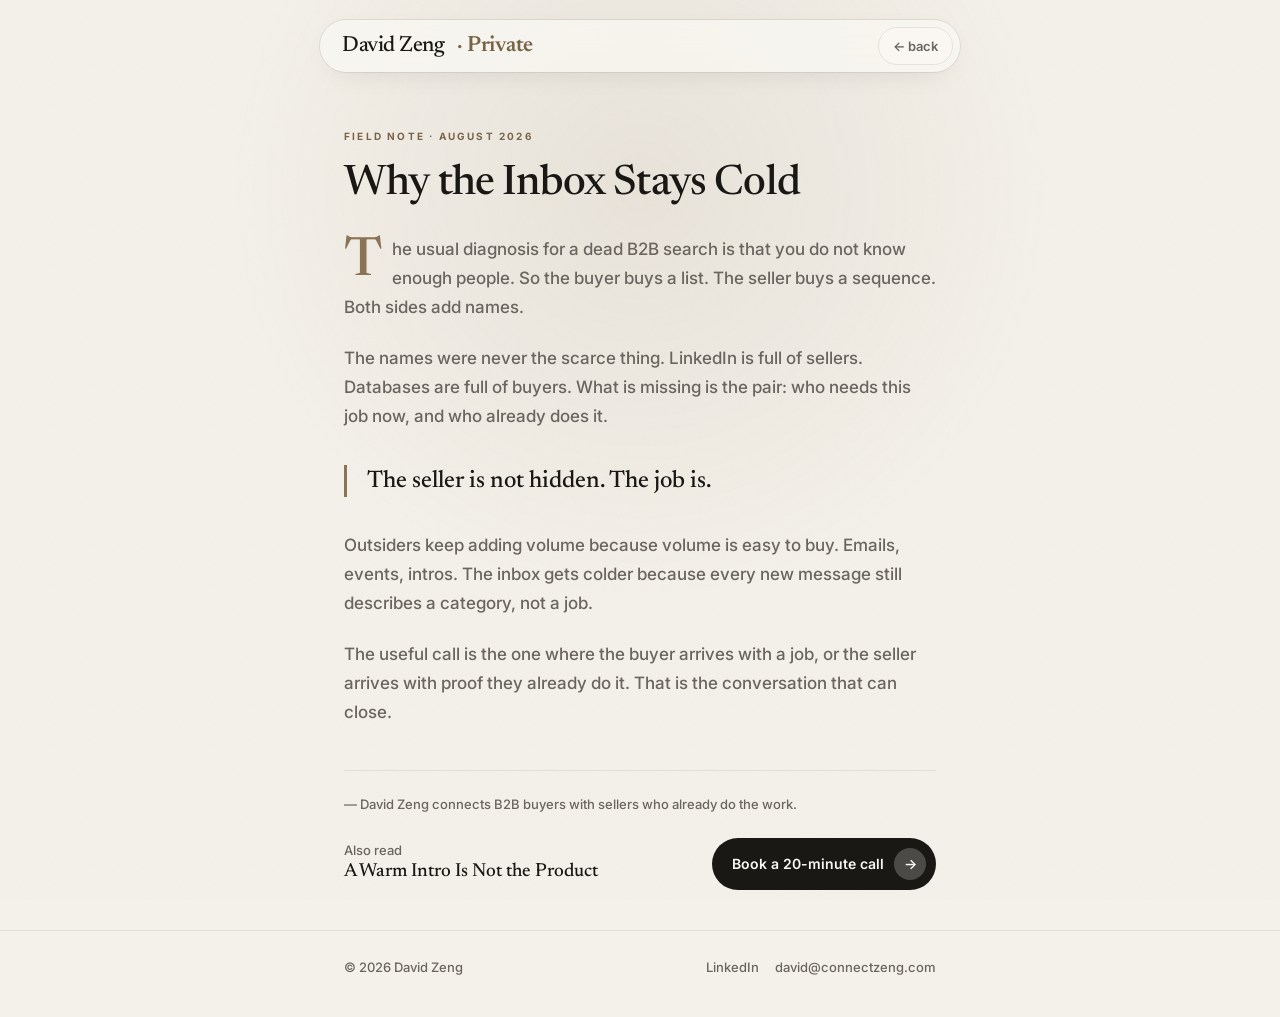
==== cold-inbox.html @ d2acbe05 "Audit fixes: shared CSS, link previews, clean essay URLs - Stop tracking .pi/ (was publicly served) " ====
<!doctype html>
<html lang="en">
<head>
<meta charset="UTF-8" />
<meta name="viewport" content="width=device-width, initial-scale=1.0" />
<title>Why the Inbox Stays Cold · David Zeng</title>
<meta name="description" content="The names were never the scarce thing. The seller is not hidden. The job is." />
<link rel="canonical" href="https://connectzeng.com/cold-inbox" />
<meta property="og:type" content="article" />
<meta property="og:site_name" content="David Zeng" />
<meta property="og:title" content="Why the Inbox Stays Cold" />
<meta property="og:description" content="The names were never the scarce thing. The seller is not hidden. The job is." />
<meta property="og:url" content="https://connectzeng.com/cold-inbox" />
<meta property="og:image" content="https://connectzeng.com/og.png" />
<meta property="og:image:width" content="1200" />
<meta property="og:image:height" content="630" />
<meta property="og:image:alt" content="David Zeng connects B2B buyers with sellers who already do the work." />
<meta name="twitter:card" content="summary_large_image" />
<meta name="theme-color" content="#F4F1EA" />
<link rel="icon" type="image/svg+xml" href="logo.svg" />
<link rel="apple-touch-icon" href="apple-touch-icon.png" />
<link rel="preconnect" href="https://fonts.googleapis.com" />
<link rel="preconnect" href="https://fonts.gstatic.com" crossorigin />
<link rel="stylesheet" href="https://fonts.googleapis.com/css2?family=Inter:wght@500;600;700&family=Newsreader:opsz,wght@6..72,500;6..72,600&display=swap" />
<link rel="stylesheet" href="site.css" />
</head>
<body>
<header>
  <div class="topbar narrow">
    <a class="brand" href="/">David Zeng <b>· Private</b></a>
    <a class="back" href="/#writing">&larr; back</a>
  </div>
</header>
<main class="wrap narrow">
  <article>
    <p class="dateline">Field note &middot; August 2026</p>
    <h1>Why the Inbox Stays Cold</h1>

    <p>The usual diagnosis for a dead B2B search is that you do not know enough people. So the buyer buys a list. The seller buys a sequence. Both sides add names.</p>

    <p>The names were never the scarce thing. LinkedIn is full of sellers. Databases are full of buyers. What is missing is the pair: who needs this job now, and who already does it.</p>

    <p class="pull">The seller is not hidden. The job is.</p>

    <p>Outsiders keep adding volume because volume is easy to buy. Emails, events, intros. The inbox gets colder because every new message still describes a category, not a job.</p>

    <p>The useful call is the one where the buyer arrives with a job, or the seller arrives with proof they already do it. That is the conversation that can close.</p>

    <p class="sign">&mdash; David Zeng connects B2B buyers with sellers who already do the work.</p>

    <div class="essay-end">
      <a class="next" href="/warm-intro">Also read <b>A Warm Intro Is Not the Product</b></a>
      <a class="book" href="https://cal.com/david-zeng/intro-call-with-david" target="_blank" rel="noopener">Book a 20-minute call <i aria-hidden="true">→</i></a>
    </div>
  </article>
</main>
<footer>
  <div class="wrap narrow foot">
    <span>&copy; 2026 David Zeng</span>
    <div class="foot-links">
      <a href="https://www.linkedin.com/in/david-zeng/" target="_blank" rel="noopener">LinkedIn</a>
      <a href="mailto:david@connectzeng.com">david@connectzeng.com</a>
    </div>
  </div>
</footer>
</body>
</html>
---- site.css ----
:root{
  --accent:#8B7355;--accent-text:#7A6448;--bg:#F4F1EA;--surface:#FAF8F3;--chip:#EBE6DC;
  --ink:#1A1814;--mute:#6B6560;--ring:rgba(26,24,20,.08);
  --serif:"Newsreader",Georgia,"Times New Roman",serif;
  --sans:"Inter",system-ui,sans-serif;
}
/* --accent is decorative; --accent-text is the same hue darkened to pass WCAG AA on --bg */
*{box-sizing:border-box} html{-webkit-text-size-adjust:100%}
@media (prefers-reduced-motion:no-preference){html{scroll-behavior:smooth}}
body{margin:0;background:var(--bg);color:var(--ink);font-family:var(--sans);font-size:16px;line-height:1.55;font-weight:500;-webkit-font-smoothing:antialiased}
body::before{content:"";position:fixed;inset:0;pointer-events:none;z-index:0;opacity:.035;background-image:url("data:image/svg+xml,%3Csvg xmlns='http://www.w3.org/2000/svg' width='160' height='160'%3E%3Cfilter id='n'%3E%3CfeTurbulence type='fractalNoise' baseFrequency='0.85' numOctaves='3'/%3E%3C/filter%3E%3Crect width='100%25' height='100%25' filter='url(%23n)'/%3E%3C/svg%3E")}
body::after{content:"";position:fixed;left:50%;top:-220px;z-index:0;width:820px;height:820px;margin-left:-410px;border-radius:50%;pointer-events:none;background:radial-gradient(closest-side, rgba(139,115,85,.11), transparent)}
.wrap{max-width:880px;margin:0 auto;padding:0 24px;position:relative;z-index:1}
.label{font-size:13px;letter-spacing:.18em;text-transform:uppercase;color:var(--accent-text);font-weight:700}

/* Header */
header{position:sticky;top:0;z-index:20;padding:20px 16px 0}
.topbar{display:flex;align-items:center;justify-content:space-between;gap:16px;max-width:880px;margin:0 auto;padding:8px 8px 8px 22px;border-radius:999px;background:rgba(250,248,243,.72);backdrop-filter:blur(18px);-webkit-backdrop-filter:blur(18px);box-shadow:0 8px 32px -16px rgba(26,24,20,.18);outline:1px solid var(--ring)}
.brand{font-family:var(--serif);font-size:22px;font-weight:500;letter-spacing:-.02em;line-height:1;display:inline-block;white-space:nowrap;color:var(--ink);text-decoration:none}
.brand b{color:var(--accent-text);font-weight:600;margin-left:.35em}
nav{display:flex;align-items:center;gap:6px}
nav a{color:var(--mute);text-decoration:none;font-size:13px;font-weight:600;padding:8px 10px}
nav a:hover{color:var(--ink)}
nav a.nav-cta{display:inline-flex;align-items:center;gap:8px;background:var(--ink);color:#fff;border-radius:999px;padding:8px 8px 8px 16px}
nav a.nav-cta:hover{color:#fff}
.nav-cta i{display:grid;place-items:center;width:30px;height:30px;border-radius:50%;background:rgba(255,255,255,.16);font-style:normal}
.back{font-size:13px;font-weight:600;color:var(--mute);text-decoration:none;padding:8px 14px;border-radius:999px;background:rgba(250,248,243,.8);outline:1px solid var(--ring)}
.back:hover{color:var(--accent-text);outline-color:var(--accent)}

/* Home */
.hero{padding:48px 0 36px;text-align:center}
.badge{display:inline-flex;align-items:center;gap:8px;border-radius:999px;background:rgba(255,255,255,.72);padding:5px 12px;margin-bottom:12px;font-size:10px;letter-spacing:.22em;text-transform:uppercase;color:var(--accent-text);font-weight:700;outline:1px solid var(--ring)}
.badge span{width:6px;height:6px;border-radius:50%;background:var(--accent)}
.hero h1{font-family:var(--serif);font-weight:500;font-size:clamp(28px,4.5vw,42px);line-height:1.05;letter-spacing:-.02em;margin:0 0 10px}
.hero .claim{font-family:var(--serif);font-size:clamp(20px,3.2vw,30px);line-height:1.25;font-weight:500;color:var(--ink);margin:0 auto 10px;max-width:none;white-space:nowrap;text-wrap:balance}
.hero .claim .em{color:var(--accent-text)}
.hero .meta{color:var(--mute);font-size:14px;margin:0}
section{padding:28px 0;scroll-margin-top:100px}
.card{background:rgba(250,248,243,.5);border-radius:18px;padding:8px;outline:1px solid var(--ring)}
.card-in{background:var(--surface);border-radius:12px;padding:28px 28px 24px;outline:1px solid var(--ring)}
.sec-label{display:block;margin:0 0 8px}
.sec-note{color:var(--mute);margin:0 0 22px;font-size:14px}
.feed{list-style:none;margin:0;padding:0}
.feed li{display:flex;gap:12px;align-items:baseline;padding:13px 0;border-bottom:1px solid var(--ring)}
.feed li:last-child{border-bottom:0}
.feed .dot{color:var(--accent);flex:none}
.feed .txt{font-size:16px;color:var(--ink)}
.feed .via{color:var(--mute);font-size:13px;text-decoration:none;white-space:nowrap}
.feed .via:hover{color:var(--accent-text)}
.src{color:var(--mute);font-size:13px;margin:16px 0 0}
.how{margin:0;padding:0;list-style:none;display:grid;gap:12px}
@media (min-width:700px){.how{grid-template-columns:1fr 1fr}}
.how li{background:var(--surface);border-radius:12px;padding:22px;outline:1px solid var(--ring)}
.how .pair{display:block;font-family:var(--serif);color:var(--ink);font-size:18px;line-height:1.25}
.how .desc{display:block;margin-top:8px;color:var(--mute);font-size:14px}
.openly{background:var(--chip);border-radius:12px;padding:18px 20px;margin-top:14px;font-size:15px;color:var(--mute)}
.openly b{color:var(--ink);font-weight:600}
.essays{margin:0;padding:0;list-style:none}
.essays li{padding:4px 0}
.essays a{color:var(--ink);text-decoration:none;font-family:var(--serif);font-size:22px}
.essays a:hover{color:var(--accent-text)}
.cta{padding:48px 0 72px}
.cta-inner{text-align:center}
.cta h2{font-family:var(--serif);font-weight:500;font-size:clamp(28px,5vw,44px);line-height:1.05;margin:12px 0 10px;text-wrap:balance}
.cta p{color:var(--mute);font-size:16px;max-width:42ch;margin:0 auto}
.cta .book{margin-top:22px}
.book{display:inline-flex;align-items:center;gap:10px;font-size:14px;font-weight:600;color:#faf8f3;background:var(--ink);padding:10px 10px 10px 20px;text-decoration:none;border-radius:999px}
.book i{display:grid;place-items:center;width:32px;height:32px;border-radius:50%;background:rgba(255,255,255,.22);font-style:normal}
.contact-direct{display:flex;align-items:center;justify-content:center;gap:10px;margin-top:18px;flex-wrap:wrap}
.contact-direct a{color:var(--ink);font-size:13px;font-weight:600;text-decoration:none;padding:7px 16px;border-radius:999px;background:rgba(250,248,243,.8);outline:1px solid var(--ring)}
.contact-direct a:hover{outline-color:var(--accent);color:var(--accent-text)}
.contact-direct > span{color:var(--mute);font-size:12px;width:100%;text-align:center;margin-bottom:-4px}

/* Essays */
.narrow{max-width:640px}
article{padding:56px 0 40px;font-size:17px;line-height:1.7}
.dateline{font-size:10px;letter-spacing:.22em;text-transform:uppercase;color:var(--accent-text);font-weight:700;margin:0 0 16px}
article h1{font-family:var(--serif);font-weight:500;font-size:clamp(28px,4.5vw,42px);line-height:1.1;letter-spacing:-.02em;margin:0 0 28px;text-wrap:balance}
article p{margin:0 0 22px;color:var(--mute)}
article h1 + p::first-letter{font-family:var(--serif);font-size:54px;line-height:.8;float:left;padding:6px 10px 0 0;color:var(--accent);font-weight:500}
.pull{font-family:var(--serif);font-size:24px;line-height:1.35;font-weight:500;color:var(--ink);border-left:3px solid var(--accent);padding-left:20px;margin:34px 0}
.sign{font-size:13px;color:var(--mute);margin-top:44px;padding-top:22px;border-top:1px solid var(--ring)}
.essay-end{display:flex;align-items:center;justify-content:space-between;gap:18px 24px;flex-wrap:wrap;margin-top:8px}
.essay-end .next{color:var(--mute);font-size:13px;text-decoration:none;line-height:1.4}
.essay-end .next b{display:block;color:var(--ink);font-family:var(--serif);font-size:19px;font-weight:500}
.essay-end .next:hover b{color:var(--accent-text)}

/* Footer */
footer{position:relative;z-index:1;border-top:1px solid var(--ring)}
.foot{padding-top:26px;padding-bottom:40px;font-size:13px;color:var(--mute);display:flex;flex-wrap:wrap;gap:10px 16px;justify-content:space-between;align-items:center}
.foot a{color:var(--mute);text-decoration:none}
.foot a:hover{color:var(--ink)}
.foot-links{display:flex;gap:16px}

@media (max-width:640px){
  nav a:not(.nav-cta){display:none}
  .hero{padding:36px 0 28px}
  .hero .claim{white-space:normal;max-width:22ch}
}
/* Keep the one-line brand and the Contact pill side by side on small phones */
@media (max-width:370px){
  .topbar{padding-left:16px;gap:10px}
  .brand{font-size:19px}
}
@media (max-width:340px){
  .nav-cta i{display:none}
  nav a.nav-cta{padding:8px 16px}
}

/* Last so it beats the hairline outlines on pills and buttons */
a:focus-visible{outline:2px solid var(--accent);outline-offset:3px}
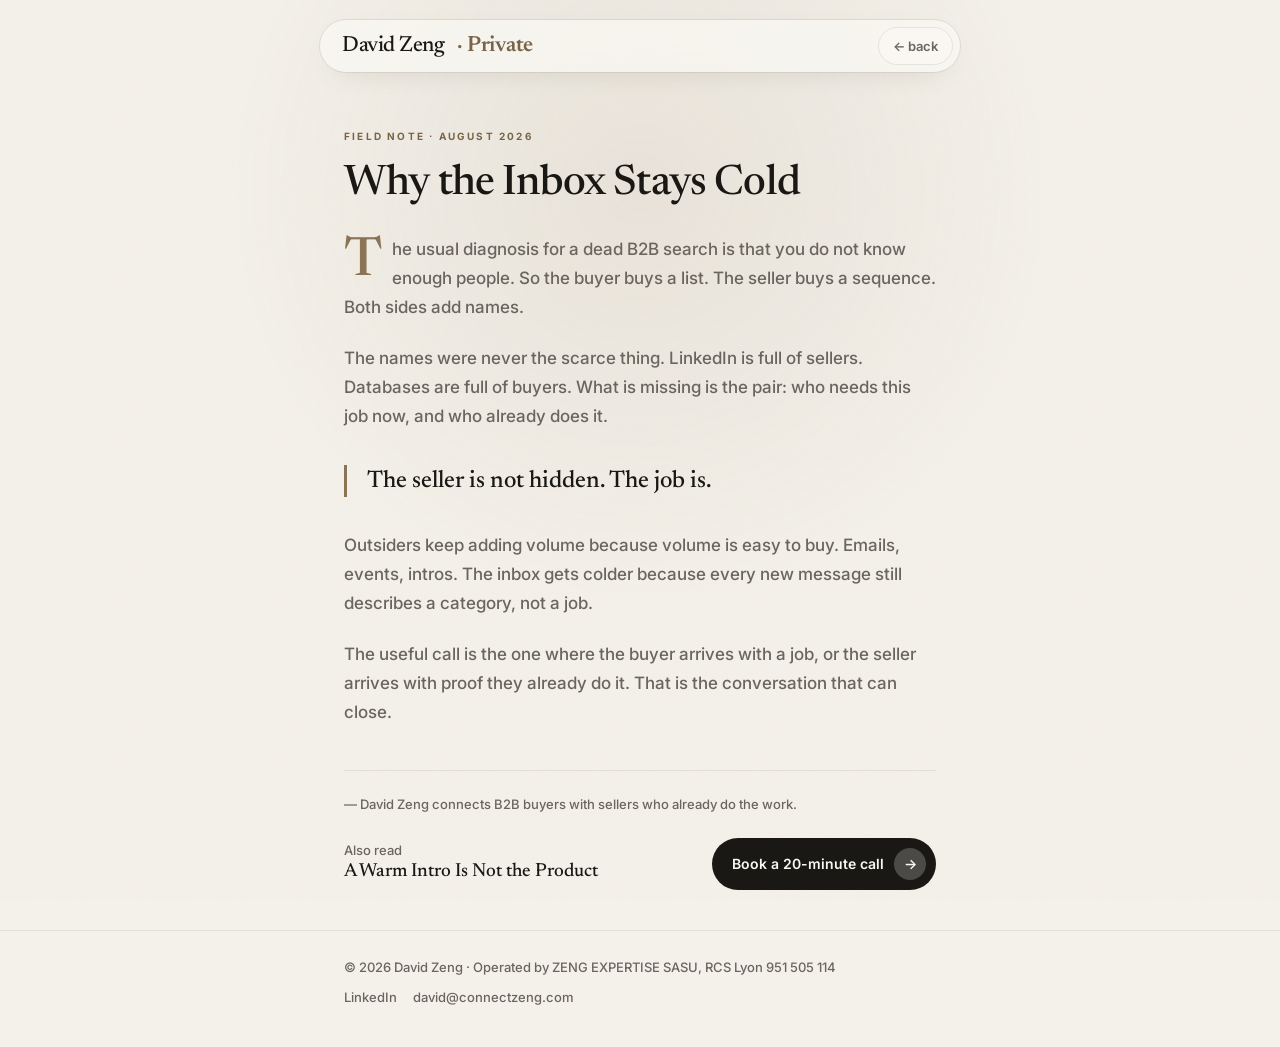
==== commit 1254fdd6: "Name the operating company in the footer Co-Authored-By: Claude Opus 5.5 <noreply@anthropic.com>" ====
--- a/cold-inbox.html
+++ b/cold-inbox.html
@@ -56,7 +56,7 @@
 </main>
 <footer>
   <div class="wrap narrow foot">
-    <span>&copy; 2026 David Zeng</span>
+    <span>&copy; 2026 David Zeng · Operated by <a href="https://zengexpertise.com" target="_blank" rel="noopener">ZENG EXPERTISE SASU, RCS Lyon 951 505 114</a></span>
     <div class="foot-links">
       <a href="https://www.linkedin.com/in/david-zeng/" target="_blank" rel="noopener">LinkedIn</a>
       <a href="mailto:david@connectzeng.com">david@connectzeng.com</a>
